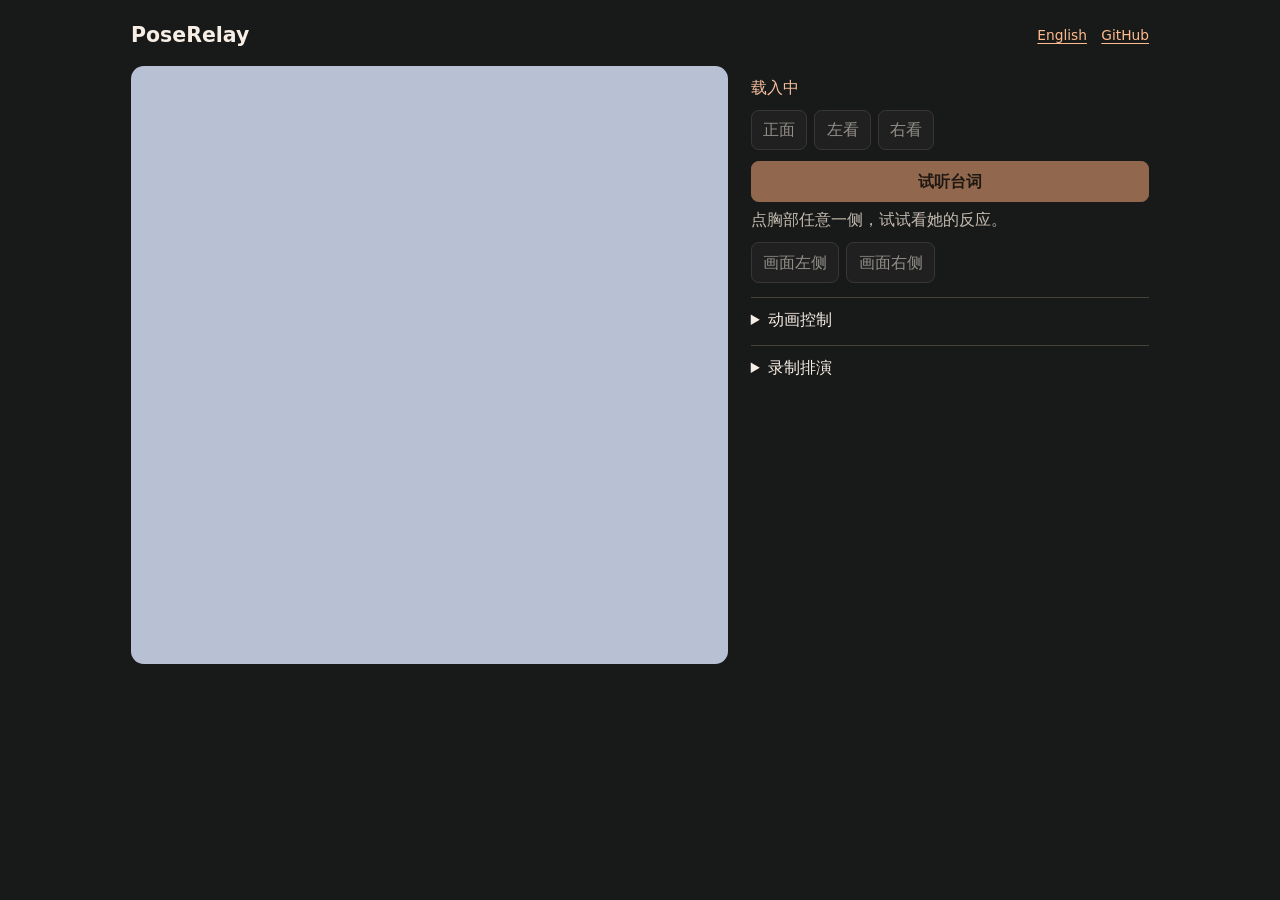
==== index.html @ 3d77b8bd "Add zero-setup PoseRelay demo and bilingual rehearsal recording" ====
<!doctype html>
<html lang="zh-CN">
<meta charset="utf-8">
<meta name="viewport" content="width=device-width, initial-scale=1">
<meta http-equiv="refresh" content="0; url=examples/claude/">
<title>PoseRelay</title>
<p><a href="examples/claude/">试玩小克</a> · <a href="examples/claude/?lang=en">Try PoseRelay in English</a></p>
</html>
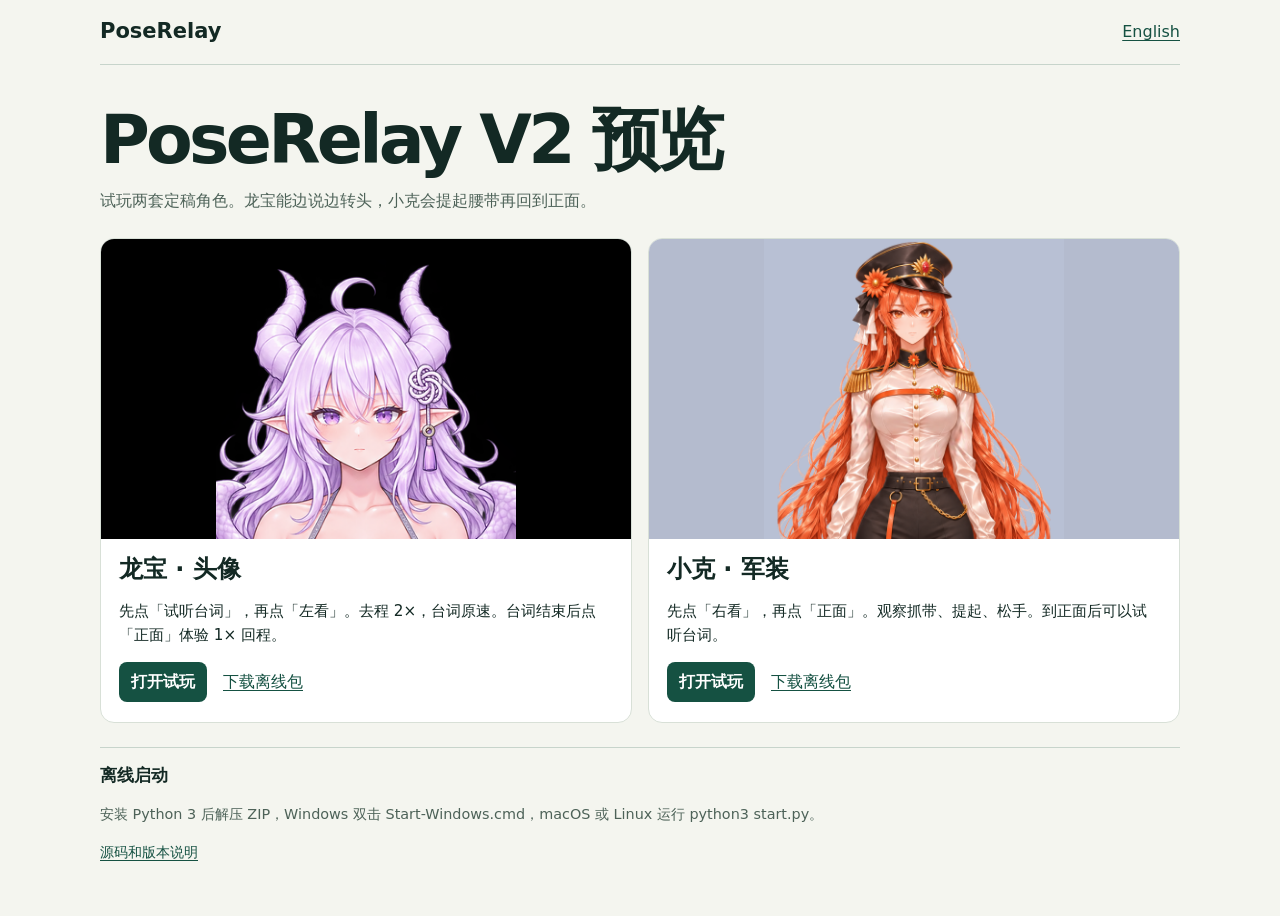
==== commit f06080e9: "Publish PoseRelay V2 character preview" ====
--- a/index.html
+++ b/index.html
@@ -2,7 +2,7 @@
 <html lang="zh-CN">
 <meta charset="utf-8">
 <meta name="viewport" content="width=device-width, initial-scale=1">
-<meta http-equiv="refresh" content="0; url=examples/claude/">
-<title>PoseRelay</title>
-<p><a href="examples/claude/">试玩小克</a> · <a href="examples/claude/?lang=en">Try PoseRelay in English</a></p>
+<meta http-equiv="refresh" content="0; url=preview-v2/">
+<title>PoseRelay V2</title>
+<p><a href="preview-v2/">V2 预览</a> · <a href="preview-v2/en.html" lang="en">V2 Preview in English</a></p>
 </html>
